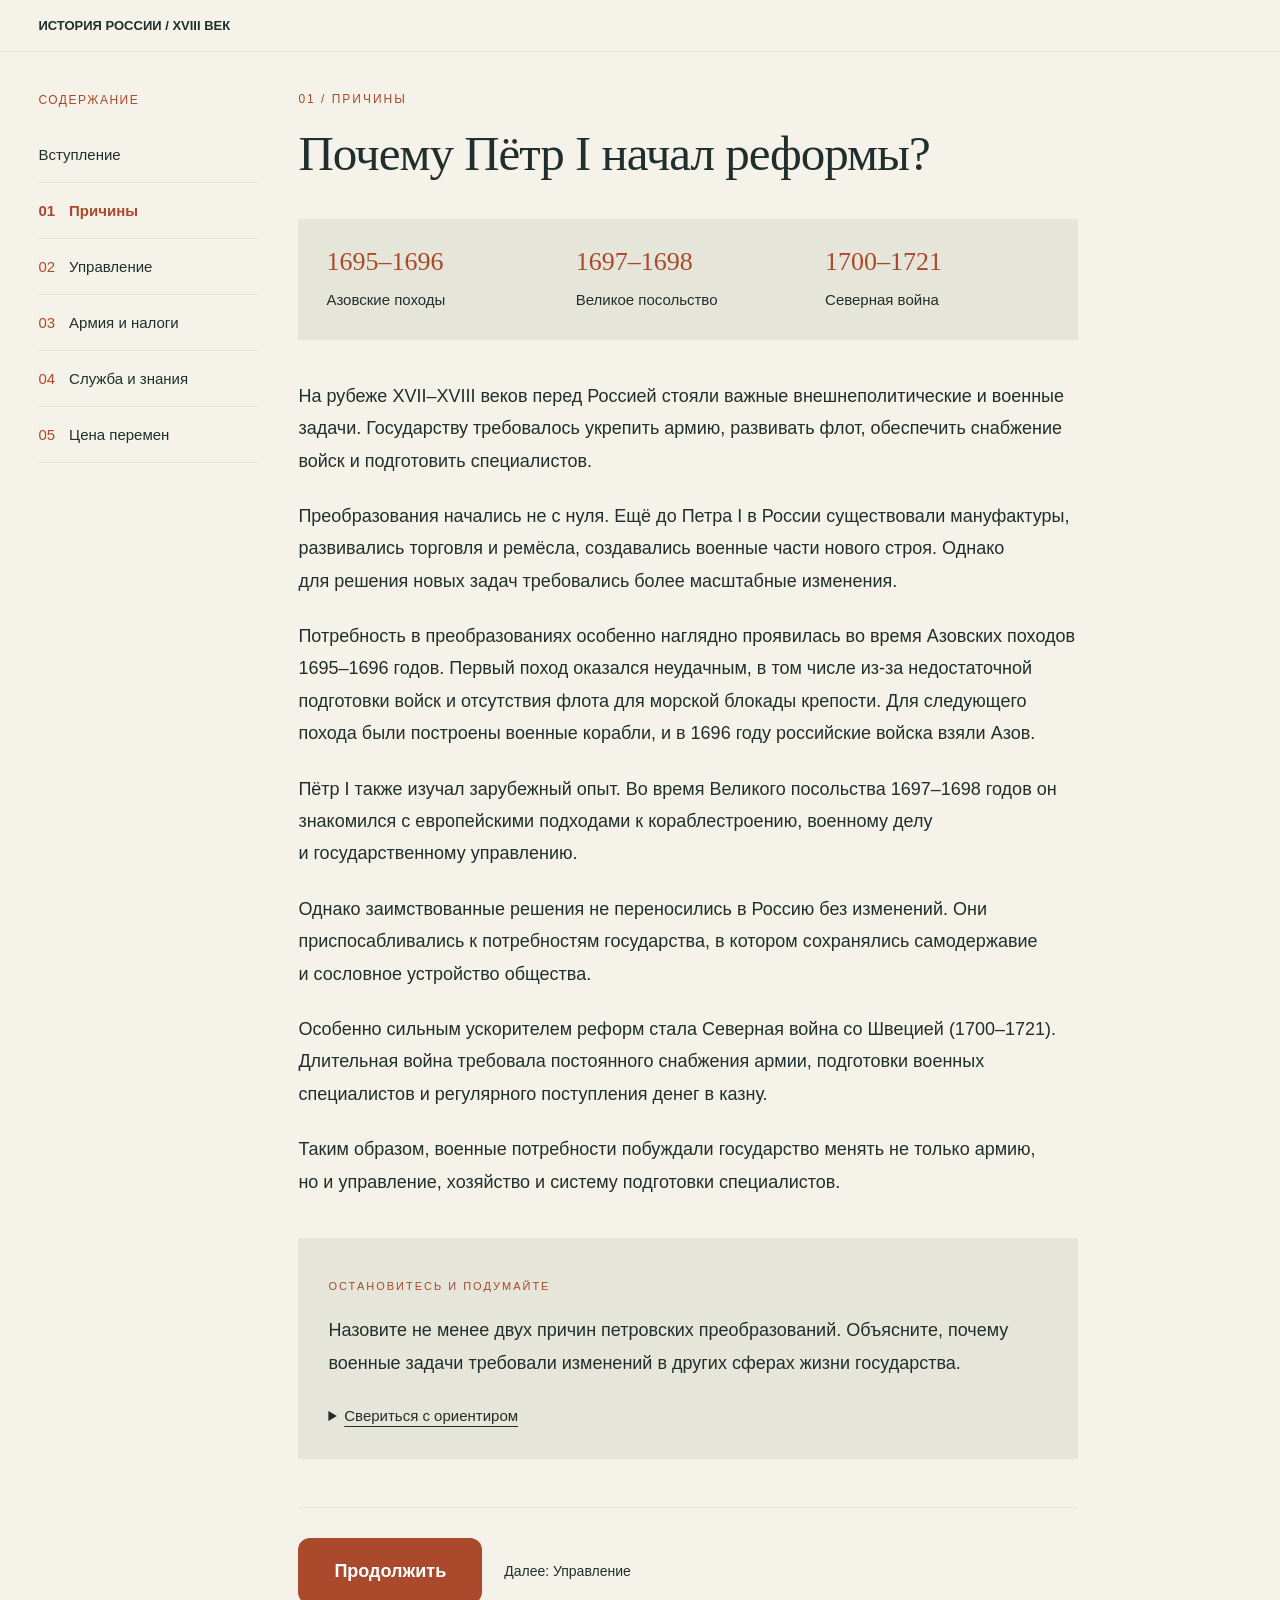
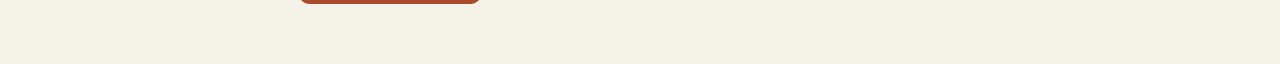
==== chapter-1.html @ c802a66f "Publish completed Peter I interactive longread" ====
<!doctype html><html lang="ru"><meta charset="utf-8"><meta name="viewport" content="width=device-width,initial-scale=1"><title>Причины — Реформы Петра I</title><style>
*{box-sizing:border-box}html{scroll-behavior:smooth;scroll-padding-top:100px}body{--bg:#f5f2e9;--ink:#202f2d;--accent:#aa492b;--panel:#e6e5d9;--serif:Georgia,serif;margin:0;background:var(--bg);color:var(--ink);font:18px/1.8 Arial,sans-serif}body[data-theme="system"]{--bg:#f3f7fa;--ink:#19334b;--accent:#116f94;--panel:#e0edf2;--serif:Arial,sans-serif}body[data-theme="people"]{--bg:#172d2b;--ink:#edf0df;--accent:#f3bc79;--panel:#263e39;--serif:Georgia,serif}a{color:inherit}button,select{font:inherit;color:inherit;cursor:pointer}button{background:var(--ink);color:var(--bg);border:0;padding:12px 22px;border-radius:5px}button:hover{opacity:.85}a:focus-visible,button:focus-visible,summary:focus-visible,select:focus-visible{outline:3px solid var(--accent);outline-offset:4px}header{position:sticky;top:0;z-index:10;background:var(--bg);border-bottom:1px solid var(--panel);display:flex;justify-content:space-between;gap:20px;padding:14px 5%;font-size:13px;align-items:center}header select{background:var(--bg);border:1px solid var(--ink);padding:7px;max-width:220px}#progress{position:fixed;top:0;left:0;height:3px;background:var(--accent);z-index:20;width:0}.hero{max-width:1200px;margin:auto;padding:85px 7% 70px;position:relative}.eyebrow,.section-no{font:12px Arial;letter-spacing:2px;text-transform:uppercase;color:var(--accent)}h1{font:clamp(54px,7vw,100px)/1.04 var(--serif);letter-spacing:-3px;max-width:850px;margin:30px 0}h1 em{color:var(--accent);font-weight:normal}.dek{max-width:560px;font-size:22px;line-height:1.5}.hero .year{font:clamp(75px,16vw,180px)/1 var(--serif);opacity:.09;position:absolute;right:4%;bottom:30px;pointer-events:none}.start{display:inline-block;margin-top:24px;text-decoration:none;border-bottom:2px solid var(--accent)}.layout{max-width:1200px;margin:auto;display:grid;grid-template-columns:220px minmax(0,1fr);gap:60px;padding:0 40px}nav{position:sticky;top:105px;align-self:start;font-size:13px}nav a{display:block;padding:12px 0;text-decoration:none;border-bottom:1px solid var(--panel)}nav span{color:var(--accent);margin-right:12px}nav a:hover{color:var(--accent)}article{min-width:0;max-width:780px}.intro{border-top:1px solid var(--accent);padding-top:25px}.intro p:first-child{font-size:22px}section{padding-top:85px;margin-bottom:30px}h2{font:clamp(32px,4vw,49px)/1.16 var(--serif);letter-spacing:-1px;margin:20px 0 36px}h3{font:26px/1.3 var(--serif);margin:32px 0 16px}p{margin:0 0 23px}.prose{max-width:680px}.prose strong{font-weight:700}ul{padding-left:24px}.timeline,.compare{display:grid;grid-template-columns:repeat(3,1fr);background:var(--panel);margin:30px 0 40px;padding:28px;gap:24px;font-size:15px;line-height:1.5}.timeline b,.compare b{display:block;color:var(--accent);font:26px var(--serif);margin-bottom:12px}.compare{grid-template-columns:1fr 1fr}.compare h3{margin:0 0 12px}.compare p{margin:0}.flow{display:flex;flex-direction:column;align-items:center;gap:15px;padding:35px;background:var(--panel)}.flow span+span:before{content:'↓';display:block;text-align:center;color:var(--accent)}.caption{font-size:13px;margin-top:10px}.check{background:var(--panel);padding:30px;margin:40px 0}.check>span{font-size:11px;letter-spacing:2px;color:var(--accent)}.check p{margin-top:14px}summary{cursor:pointer;font-size:15px;text-decoration:underline;text-underline-offset:5px}details p{font-size:16px}.tax{padding:30px;background:var(--panel);margin-bottom:35px}.tax h3{margin-top:0}.houses{display:flex;gap:30px;font-size:30px;color:var(--accent);line-height:1.4;margin:25px 0}.tax small{font-size:12px}#taxResult{margin:20px 0}footer{padding:70px 0;font-size:14px;border-top:1px solid var(--panel);margin-top:50px}.finish{font:34px var(--serif)}@media(max-width:800px){header{padding:10px 5%;font-size:10px}header label{font-size:0}header select{font-size:12px}.hero{padding:60px 6%}.layout{display:block;padding:0 6%}nav{position:static;display:flex;overflow:auto;gap:18px;margin-bottom:35px}nav a{white-space:nowrap}h1{letter-spacing:-2px}.timeline{grid-template-columns:1fr}.compare{grid-template-columns:1fr}.hero .year{bottom:0}section{padding-top:55px}}@media(prefers-reduced-motion:reduce){html{scroll-behavior:auto}}

/* First-screen chapter navigation */
.hero{display:grid;grid-template-columns:minmax(0,1fr) 245px;gap:50px;align-items:center;padding:45px 40px 55px;min-height:0}
.hero-copy{position:relative;z-index:1}.hero h1{font-size:clamp(52px,6vw,78px);margin:22px 0;letter-spacing:-2px}.hero .dek{font-size:20px}.hero .start{margin-top:12px}.hero .year{font-size:130px;bottom:10px;right:35px}
.hero-nav{position:relative;top:auto;align-self:center;z-index:1;display:block;font-size:15px;margin:0;padding:22px 0;background:var(--bg)}.hero-nav .eyebrow{margin-bottom:18px;letter-spacing:1.5px}.hero-nav a{padding:14px 0;white-space:normal}.hero-nav span{margin-right:14px}
.layout{display:block;max-width:860px}.layout article{max-width:780px}
@media(max-width:800px){.hero{grid-template-columns:minmax(0,1fr) 210px;gap:24px;padding:30px 6%}.hero h1{font-size:48px}.hero .dek{font-size:17px}.hero-nav{font-size:13px}.hero .year{display:none}}
@media(max-width:560px){.hero{display:flex;flex-direction:column;align-items:stretch;gap:12px;padding-top:24px}.hero h1{font-size:42px;line-height:1.05;margin:14px 0}.hero .dek{font-size:16px;margin-bottom:10px}.hero .start{font-size:15px;margin:0}.hero-nav{width:100%;padding:12px 0;display:grid;grid-template-columns:1fr 1fr;gap:0 18px}.hero-nav .eyebrow{grid-column:1/-1;margin-bottom:6px;font-size:10px}.hero-nav a{padding:8px 0;font-size:12px}.hero-nav span{margin-right:7px}}

/* Compact opening with navigation on the left */
.hero{grid-template-columns:245px minmax(0,1fr);gap:55px;padding-top:40px;padding-bottom:45px}
.hero h1{font-size:clamp(42px,4.6vw,62px);line-height:1.12;letter-spacing:-1.6px;max-width:690px;margin:22px 0}
.hero .dek{max-width:610px;font-size:19px}.hero .year{font-size:100px;bottom:4px;right:30px}
.reform-scheme{margin:28px 0 36px;max-width:680px}.scheme-node{background:var(--panel);padding:22px 26px;border:1px solid color-mix(in srgb,var(--accent) 30%,transparent);text-align:center;border-radius:3px}.scheme-label{display:block;color:var(--accent);font-size:11px;letter-spacing:1.3px;text-transform:uppercase;margin-bottom:9px}.scheme-node strong{font-size:19px;line-height:1.5;display:block}.scheme-arrow{text-align:center;color:var(--accent);font-size:30px;line-height:1.4;padding:5px}.scheme-results{display:grid;grid-template-columns:1fr 1fr;gap:18px}.scheme-results .scheme-node{padding:22px 16px}
@media(max-width:800px){.hero{grid-template-columns:190px minmax(0,1fr);gap:28px}.hero h1{font-size:42px}.hero .dek{font-size:17px}}
@media(max-width:560px){.hero{display:flex;gap:16px}.hero-copy{order:0}.hero-nav{order:1}.hero h1{font-size:37px;letter-spacing:-1px;margin:14px 0}.hero .dek{font-size:16px}.scheme-results{grid-template-columns:1fr}.scheme-node strong{font-size:17px}.scheme-node{padding:20px}}

/* Shared alignment guides for header, opening and article */
body{--page-gutter:clamp(24px,3vw,64px);--reading-left:max(calc(var(--page-gutter) + 260px),calc((100vw - 780px)/2))}
header{padding-left:var(--page-gutter);padding-right:var(--page-gutter)}
.hero{max-width:none;margin:0;padding-left:var(--page-gutter);padding-right:var(--page-gutter);grid-template-columns:calc(var(--reading-left) - var(--page-gutter) - 40px) minmax(0,780px);column-gap:40px;align-items:start}
.hero-nav{width:100%;max-width:245px;align-self:start;padding-top:0}
.hero-copy{min-width:0}.hero-copy>.eyebrow{line-height:1.4}.hero-nav>.eyebrow{line-height:1.4}
.layout{width:auto;max-width:780px;margin-left:var(--reading-left);margin-right:var(--page-gutter);padding-left:0;padding-right:0}
.layout article{width:100%;max-width:780px}
@media(max-width:900px){body{--reading-left:calc(var(--page-gutter) + 220px)}.hero{grid-template-columns:180px minmax(0,1fr)}.hero-nav{font-size:13px}.hero h1{font-size:40px}}
@media(max-width:650px){body{--reading-left:var(--page-gutter)}.hero{display:flex;flex-direction:column;padding-left:var(--page-gutter);padding-right:var(--page-gutter);gap:20px}.hero-copy{order:0}.hero-nav{order:1;max-width:none;display:grid;grid-template-columns:1fr 1fr;gap:0 18px}.hero-nav .eyebrow{grid-column:1/-1}.hero-nav a{padding:8px 0;font-size:12px}.layout{margin-left:var(--page-gutter);margin-right:var(--page-gutter)}.hero h1{font-size:37px}}

/* Side-by-side tax explanation, placed after the definition */
.tax-explainer{margin:32px 0 36px;padding:28px;background:var(--panel)}.tax-explainer>h3{margin-top:0}.tax-explainer>p{font-size:16px;line-height:1.7}.tax-comparison{display:grid;grid-template-columns:1fr 1fr;gap:18px}.tax-panel{padding:22px 18px;background:var(--bg);min-width:0}.tax-panel h4{font:25px/1.2 var(--serif);margin:12px 0 24px}.tax-panel p{font-size:15px;line-height:1.6;margin-bottom:0}.yard-pair{display:flex;gap:12px;align-items:stretch;min-height:100px}.yard{flex:1;display:flex;flex-direction:column;justify-content:space-between;align-items:center;text-align:center;gap:12px;font-size:11px;line-height:1.4}.house-icon{color:var(--accent);font-size:42px;line-height:1}.people-icons{color:var(--accent);font-size:16px;line-height:1.5;max-width:75px}.tax-panel .tax-total{font-size:19px;margin:24px 0 12px;padding-top:14px;border-top:1px solid var(--panel)}.tax-total strong{display:block;font-size:26px;color:var(--accent)}.tax-explainer figcaption{font-size:14px;line-height:1.7;margin-top:24px}@media(max-width:650px){.tax-explainer{padding:20px}.tax-comparison{grid-template-columns:1fr}.yard-pair{min-height:80px}}

.people-icons{display:flex;justify-content:center;align-items:center;gap:3px;max-width:none;min-height:48px;flex-wrap:nowrap}.person-icon{display:block;width:16px;height:36px;fill:currentColor;flex:0 0 16px}

.activity{margin:48px 0;padding:30px;background:var(--panel);border-top:3px solid var(--accent)}.activity h3{margin:16px 0 20px}.activity p{font-size:16px;line-height:1.7}.activity fieldset{border:0;margin:24px 0;padding:0;min-width:0}.activity legend{font-size:15px;font-weight:bold;margin-bottom:12px}.choice-row{display:grid;grid-template-columns:repeat(3,minmax(0,1fr));gap:10px}.choice{display:flex;align-items:flex-start;gap:8px;background:var(--bg);padding:15px 12px;border:2px solid transparent;cursor:pointer;font-size:14px;line-height:1.5}.choice input{margin:4px 0;flex-shrink:0;accent-color:var(--accent)}.choice:has(input:checked){border-color:var(--accent)}.choice:has(input:focus-visible){outline:3px solid var(--ink);outline-offset:3px}.activity-actions{display:flex;gap:12px;flex-wrap:wrap}.activity button{font-size:15px}.activity .secondary{background:transparent;color:var(--ink);border:1px solid var(--ink)}.feedback:not(:empty){padding:18px 0;font-size:16px}.feedback a{display:block;margin-top:8px}.activity-count{font-weight:bold;margin-top:20px}.activity details{margin-top:22px}.activity details p{margin-top:15px}.activity select{width:100%;padding:12px;background:var(--bg);border:1px solid var(--ink);font-size:17px}.reform-label,.reflection-label{display:block;font-weight:bold;margin:24px 0 12px;font-size:16px}.side-row{display:flex;gap:12px;flex-wrap:wrap}.side-row label{padding:10px;background:var(--bg);font-size:14px;cursor:pointer}.side-row input{accent-color:var(--accent);margin-right:8px}.view-panel{background:var(--bg);padding:22px}.view-panel h4{font:24px var(--serif);margin:0 0 20px}.view-panel dt{color:var(--accent);font-size:12px;text-transform:uppercase;letter-spacing:1px}.view-panel dd{margin:6px 0 18px;font-size:16px;line-height:1.6}.activity textarea{width:100%;box-sizing:border-box;padding:14px;font:16px/1.6 Arial,sans-serif;background:var(--bg);color:var(--ink);border:1px solid var(--ink);resize:vertical}.activity .input-note{font-size:13px}.activity input:focus-visible,.activity textarea:focus-visible{outline:3px solid var(--accent);outline-offset:3px}@media(max-width:650px){.activity{padding:20px}.choice-row{grid-template-columns:1fr}.choice{padding:12px}.side-row{flex-direction:column}}

.answer-pair{display:grid;grid-template-columns:1fr 1fr;gap:18px;align-items:start}.answer-label{display:block;font-size:15px;font-weight:bold;margin-bottom:10px}.answer-pair textarea{min-height:180px}@media(max-width:650px){.answer-pair{grid-template-columns:1fr}}

.government-change{margin:30px 0 40px}.government-table table{width:100%;border-collapse:collapse;table-layout:fixed;font-size:16px;line-height:1.65}.government-table th{text-align:left;vertical-align:top;background:var(--panel);padding:20px 22px;font:28px/1.2 var(--serif);width:50%}.government-table th span{display:block;font:14px/1.5 Arial,sans-serif;margin-top:8px;color:var(--accent)}.government-table td{vertical-align:top;padding:20px 22px;border-bottom:1px solid var(--panel)}.government-table th+th,.government-table td+td{border-left:1px solid var(--panel)}.government-table td strong{display:block;font-size:13px;color:var(--accent);margin-bottom:8px}.government-change figcaption{background:var(--panel);padding:20px 22px;margin-top:20px;font-size:16px;line-height:1.7}@media(max-width:560px){.government-table th{padding:14px 10px;font-size:25px}.government-table td{padding:16px 10px;font-size:14px}.government-table th span{font-size:12px}.government-change figcaption{padding:18px;font-size:15px}}

/* Persistent contents and a single width for prose and visual blocks */
body{--header-height:57px}
.prose,.reform-scheme{width:100%;max-width:100%}
.hero .hero-nav{position:fixed;left:var(--page-gutter);top:calc(var(--header-height) + 40px);width:calc(var(--reading-left) - var(--page-gutter) - 40px);max-width:245px;max-height:calc(100dvh - var(--header-height) - 65px);overflow-y:auto;padding:0;margin:0;z-index:9;display:block;background:var(--bg)}
.hero-copy{grid-column:2}.contents-toggle{display:none}.hero-nav a[aria-current="location"]{color:var(--accent);font-weight:bold}.hero-nav .contents-title{margin-bottom:18px}
@media(max-width:650px){.hero .hero-nav{top:var(--header-height);left:0;width:100%;max-width:none;max-height:calc(100dvh - var(--header-height));padding:10px var(--page-gutter);border-bottom:1px solid var(--panel);overflow-y:auto}.contents-title{display:none}.contents-toggle{display:flex;justify-content:space-between;align-items:center;width:100%;padding:8px 0;background:var(--bg);color:var(--ink);font-size:14px;border-radius:0}.hero-nav #contents-links{display:none}.hero-nav.menu-open #contents-links{display:block;padding:5px 0 12px}.hero .hero-nav a{font-size:14px;padding:12px 0}.hero{padding-top:90px}.hero-copy{order:0}html{scroll-padding-top:calc(var(--header-height) + 80px)}}

/* One connector for each outcome */
.scheme-results{padding-top:56px}.scheme-results>.scheme-node{position:relative}.scheme-results>.scheme-node::before{content:'↓';position:absolute;left:50%;top:-54px;transform:translateX(-50%);color:var(--accent);font-size:30px;line-height:44px;font-weight:normal}
@media(max-width:560px){.scheme-results{row-gap:56px}}

.page-next{display:flex;align-items:center;gap:22px;flex-wrap:wrap;margin:48px 0 60px;padding-top:30px;border-top:1px solid var(--panel)}.continue-button{display:inline-block;padding:17px 36px;background:var(--accent);color:#fff;text-decoration:none;border-radius:12px;font-size:18px;font-weight:bold}.continue-button:hover{filter:brightness(.92)}.next-label{font-size:14px;line-height:1.6}.chapter-page .hero{display:block;padding:0;margin:0;min-height:0}.chapter-page article>section{padding-top:40px;margin-bottom:0}.hero-nav a[aria-current="page"]{color:var(--accent);font-weight:bold}.chapter-counter{font-size:13px;color:var(--accent);margin-bottom:20px}.back-to-intro{display:block;font-size:12px;margin-top:22px}@media(max-width:650px){.chapter-page article>section{padding-top:100px}.page-next{gap:16px}.continue-button{padding:15px 30px}}
</style><body data-theme="journal" class="chapter-page"><div id="progress"></div><header><b>ИСТОРИЯ РОССИИ / XVIII ВЕК</b></header><div class="hero"><nav class="hero-nav" aria-label="Содержание"><div class="eyebrow contents-title">Содержание</div><button class="contents-toggle" type="button" aria-expanded="false" aria-controls="contents-links">Содержание <span aria-hidden="true">☰</span></button><div id="contents-links"><a href="index.html">Вступление</a><a href="chapter-1.html" aria-current="page"><span>01</span>Причины</a><a href="chapter-2.html"><span>02</span>Управление</a><a href="chapter-3.html"><span>03</span>Армия и налоги</a><a href="chapter-4.html"><span>04</span>Служба и знания</a><a href="chapter-5.html"><span>05</span>Цена перемен</a></div></nav></div><div class="layout"><article><section id="s0"><div class="section-no">01 / Причины</div><h2>Почему Пётр I начал реформы?</h2><div class="timeline"><div><b>1695–1696</b>Азовские походы</div><div><b>1697–1698</b>Великое посольство</div><div><b>1700–1721</b>Северная война</div></div><div class="prose"><p>На рубеже XVII–XVIII веков перед Россией стояли важные внешнеполитические и военные задачи. Государству требовалось укрепить армию, развивать флот, обеспечить снабжение войск и подготовить специалистов.</p><p>Преобразования начались не с нуля. Ещё до Петра I в России существовали мануфактуры, развивались торговля и ремёсла, создавались военные части нового строя. Однако для решения новых задач требовались более масштабные изменения.</p><p>Потребность в преобразованиях особенно наглядно проявилась во время Азовских походов 1695–1696 годов. Первый поход оказался неудачным, в том числе из-за недостаточной подготовки войск и отсутствия флота для морской блокады крепости. Для следующего похода были построены военные корабли, и в 1696 году российские войска взяли Азов.</p><p>Пётр I также изучал зарубежный опыт. Во время Великого посольства 1697–1698 годов он знакомился с европейскими подходами к кораблестроению, военному делу и государственному управлению.</p><p>Однако заимствованные решения не переносились в Россию без изменений. Они приспосабливались к потребностям государства, в котором сохранялись самодержавие и сословное устройство общества.</p><p>Особенно сильным ускорителем реформ стала Северная война со Швецией (1700–1721). Длительная война требовала постоянного снабжения армии, подготовки военных специалистов и регулярного поступления денег в казну.</p><p>Таким образом, военные потребности побуждали государство менять не только армию, но и управление, хозяйство и систему подготовки специалистов.</p></div><aside class="check"><span>ОСТАНОВИТЕСЬ И ПОДУМАЙТЕ</span><p>Назовите не менее двух причин петровских преобразований. Объясните, почему военные задачи требовали изменений в других сферах жизни государства.</p><details><summary>Свериться с ориентиром</summary><p>Военные задачи и потребность в ресурсах и специалистах. Флоту требовались производство, деньги, управление и подготовленные люди.</p></details></aside></section><div class="page-next"><a class="continue-button" href="chapter-2.html">Продолжить</a><span class="next-label">Далее: Управление</span></div></article></div><script>
function progress(){const d=document.documentElement;document.getElementById('progress').style.width=(d.scrollHeight>d.clientHeight?d.scrollTop/(d.scrollHeight-d.clientHeight)*100:100)+'%'}addEventListener('scroll',progress,{passive:true});addEventListener('resize',progress);progress();
const chains=[{"id": "schools", "need": "Нужны специалисты для флота", "reform": "Создание профессиональных школ", "result": "Подготовка кадров для морского дела", "why": "Кораблям нужны подготовленные моряки и офицеры. Профессиональные школы давали необходимые знания и навыки.", "hint": "Подумайте, какое преобразование помогает людям получить профессиональные знания.", "link": "s3"}, {"id": "tax", "need": "Нужны постоянные средства для армии", "reform": "Введение подушной подати", "result": "Новая основа налоговых поступлений и нагрузка на податное население", "why": "Подушная подать меняла принцип налогового учёта. Государство получало основу для сбора средств, а податное население несло финансовую нагрузку.", "hint": "Найдите преобразование, которое меняло сбор налогов. Его последствия затрагивали и казну, и податное население.", "link": "s2"}, {"id": "boards", "need": "Нужно распределить задачи управления", "reform": "Создание коллегий", "result": "Специализация государственных учреждений", "why": "Коллегии отвечали за отдельные направления. Это помогало распределять задачи, сохраняя подчинение монарху.", "hint": "Ищите учреждения, каждое из которых отвечало за своё направление работы.", "link": "s1"}], views=[{"title": "Подушная подать", "sides": [{"name": "Для государства", "task": "Обеспечить постоянные средства для содержания армии и государственных учреждений.", "change": "Вместо двора единицей налогового учёта стал учтённый мужчина податного населения.", "effect": "Расширение налоговой базы и возможность планировать поступления."}, {"name": "Для податного населения", "task": "Выполнять налоговые обязанности перед государством.", "change": "Налоговую обязанность определяли по числу учтённых мужчин, а не дворов.", "effect": "Дополнительная финансовая нагрузка."}], "answer": "Для государства подушная подать была способом обеспечить поступления, для податного населения — обязательным платежом. Оценки различаются, потому что стороны испытывали разные последствия одной реформы."}, {"title": "Табель о рангах", "sides": [{"name": "Для государства", "task": "Упорядочить государственную службу.", "change": "Введена система из 14 классов чинов военной, гражданской и придворной службы.", "effect": "Единая система чинов для организации службы."}, {"name": "Для дворянства", "task": "Определять своё положение и продвигаться по службе.", "change": "Служебное продвижение связывалось с достижением определённого чина.", "effect": "Возможности карьеры при сохранении обязанности государственной службы и сословных различий."}], "answer": "Государство получало систему организации службы, дворянство — правила карьеры, возможности и обязанности. Поэтому государственный результат и личные последствия не совпадают полностью."}, {"title": "Указ о единонаследии", "sides": [{"name": "Для государства", "task": "Ограничить дробление недвижимого имущества и побуждать дворян к службе.", "change": "Недвижимое имущество передавалось одному наследнику; различие между поместьями и вотчинами юридически устранялось.", "effect": "Сохранение имущества неделимым и усиление стимулов к службе."}, {"name": "Для дворянских семей", "task": "Обеспечить положение наследников.", "change": "Недвижимое имущество получал один наследник, а не все дети.", "effect": "Одни сохраняли имущество, другим приходилось искать иные способы обеспечения своего положения, в том числе через службу."}], "answer": "Государство стремилось сохранить имущество неделимым и стимулировать службу. В семье последствия различались даже между наследниками: один получал недвижимость, остальные искали другие способы обеспечить себя."}];const found=new Set();
if(document.getElementById('chain-form')){
const chainForm=document.getElementById('chain-form'),feedback=document.getElementById('chain-feedback');
function assessChain(need,reform,result){if(!need||!reform||!result)return {kind:'missing',message:'Выберите по одной карточке в каждом из трёх рядов.'};const d=chains.find(x=>x.id===need);if(need===reform&&need===result)return {kind:'correct',data:d};return {kind:'wrong',data:d,message:need===reform?'Потребность и преобразование связаны верно. Подумайте, к какому последствию ведёт выбранная реформа.':d.hint};}
chainForm.addEventListener('submit',e=>{e.preventDefault();const f=new FormData(chainForm);const r=assessChain(f.get('need'),f.get('reform'),f.get('result'));feedback.replaceChildren();if(r.kind==='correct'){const repeat=found.has(r.data.id);found.add(r.data.id);feedback.textContent=(repeat?'Эта цепочка уже найдена. ':'Верно! ')+r.data.why;document.getElementById('chain-score').textContent=found.size===3?'Все три цепочки найдены. Вы связали потребности, реформы и последствия.':'Найдено цепочек: '+found.size+' из 3';}else{feedback.textContent=r.message;if(r.data){const a=document.createElement('a');a.href='chapter-'+(Number(r.data.link.slice(1))+1)+'.html#'+r.data.link;a.textContent='Вернуться к объяснению в лекции';feedback.append(a);}}});
document.getElementById('chain-clear').addEventListener('click',()=>{chainForm.reset();feedback.textContent='Выбор очищен. Соберите другую цепочку; найденные ответы учтены.';chainForm.querySelector('input').focus();});
}
if(document.getElementById('reform-select')){
const reformSelect=document.getElementById('reform-select');
function renderView(){const d=views[Number(reformSelect.value)],side=Number(document.querySelector('input[name="side"]:checked').value),v=d.sides[side];d.sides.forEach((x,i)=>document.getElementById('side-name-'+i).textContent=x.name);const panel=document.getElementById('view-panel');panel.replaceChildren();const h=document.createElement('h4');h.textContent=v.name;panel.append(h);const dl=document.createElement('dl');[['Задача',v.task],['Изменение',v.change],['Последствие',v.effect]].forEach(([label,value])=>{const dt=document.createElement('dt'),dd=document.createElement('dd');dt.textContent=label;dd.textContent=value;dl.append(dt,dd)});panel.append(dl);document.getElementById('comparison-model').textContent=d.answer;document.getElementById('answer-other-label').textContent=d.sides[1].name;}
reformSelect.addEventListener('change',()=>{document.getElementById('comparison-example').open=false;renderView()});document.querySelectorAll('input[name="side"]').forEach(x=>x.addEventListener('change',renderView));renderView();

}
const contentsNav=document.querySelector('.hero-nav');
const contentsToggle=document.querySelector('.contents-toggle');
function closeContents(){contentsNav.classList.remove('menu-open');contentsToggle.setAttribute('aria-expanded','false')}
contentsToggle.addEventListener('click',()=>{const open=contentsToggle.getAttribute('aria-expanded')!=='true';contentsToggle.setAttribute('aria-expanded',String(open));contentsNav.classList.toggle('menu-open',open)});
contentsNav.addEventListener('keydown',e=>{if(e.key==='Escape'){closeContents();contentsToggle.focus()}});
contentsNav.querySelectorAll('a').forEach(a=>a.addEventListener('click',closeContents));
const pageHeader=document.querySelector('header');
function syncHeaderHeight(){document.body.style.setProperty('--header-height',pageHeader.getBoundingClientRect().height+'px')}
new ResizeObserver(syncHeaderHeight).observe(pageHeader);syncHeaderHeight();
</script></body></html>
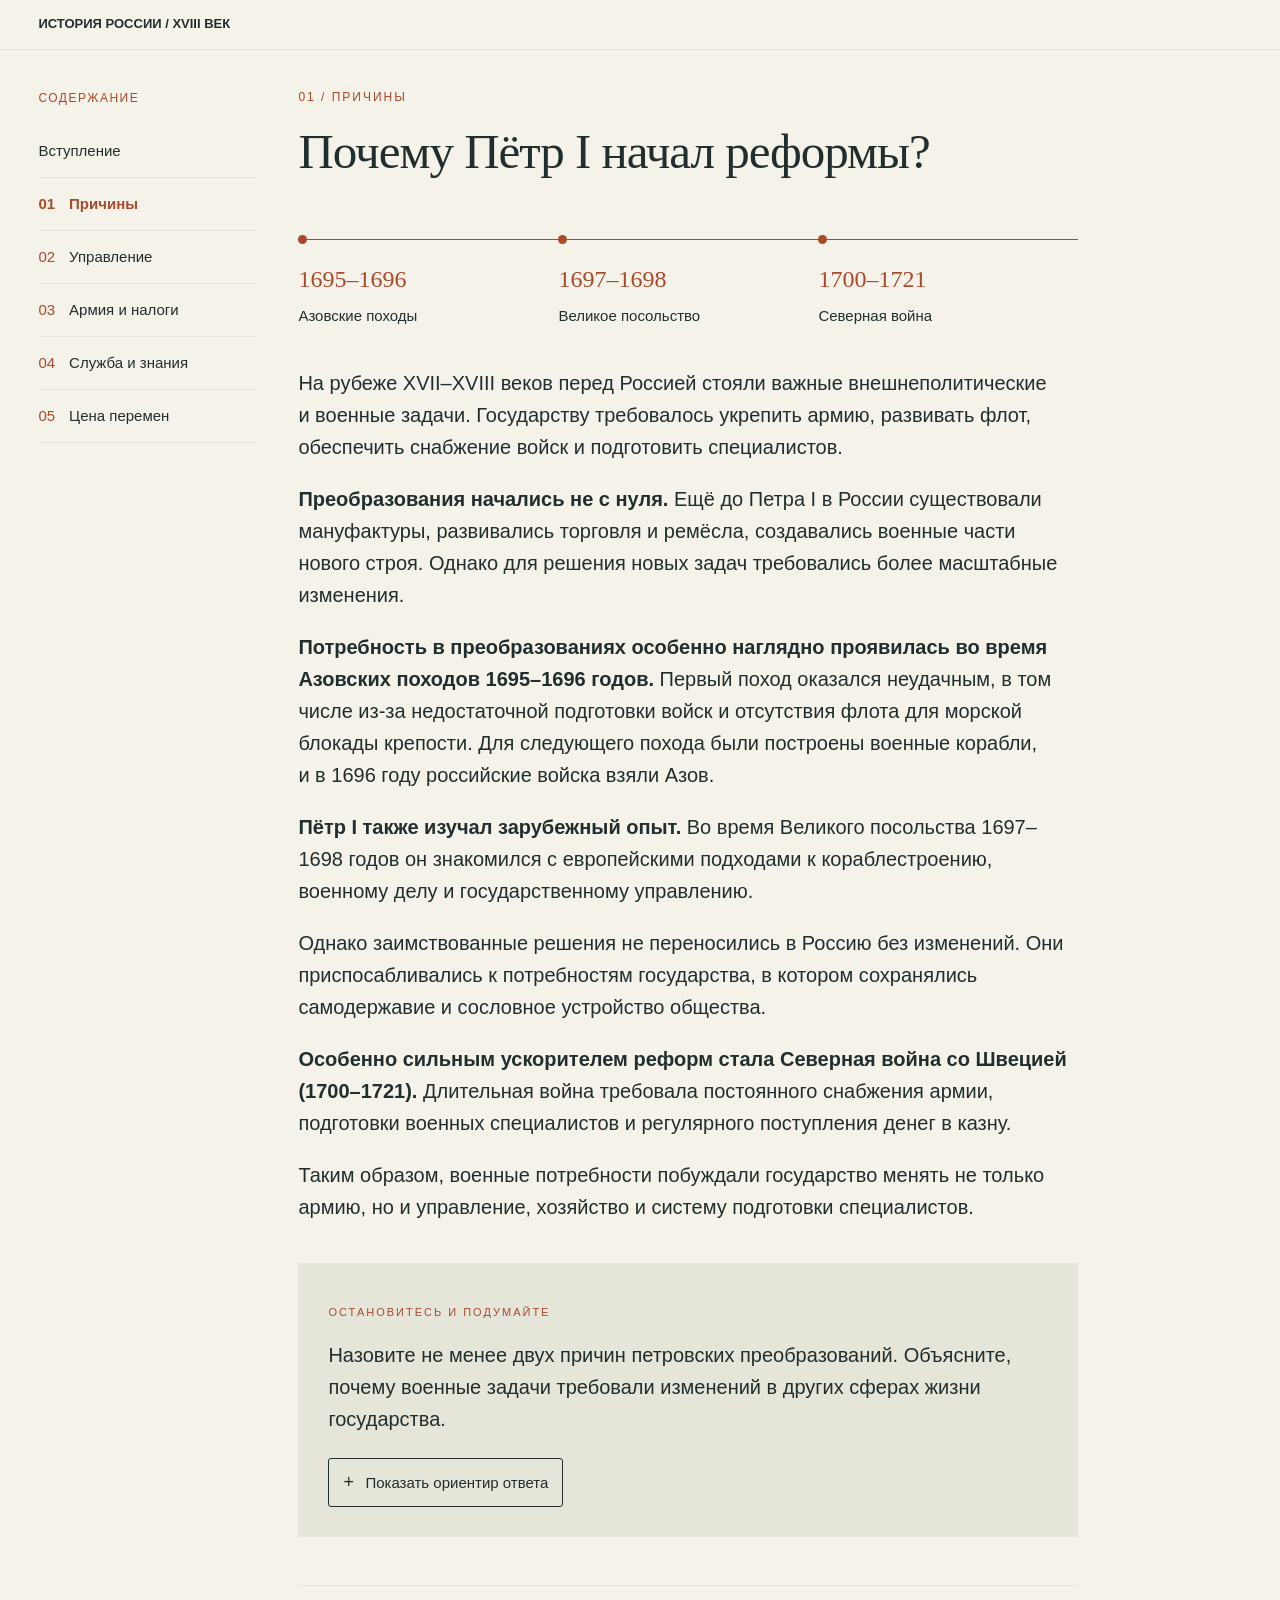
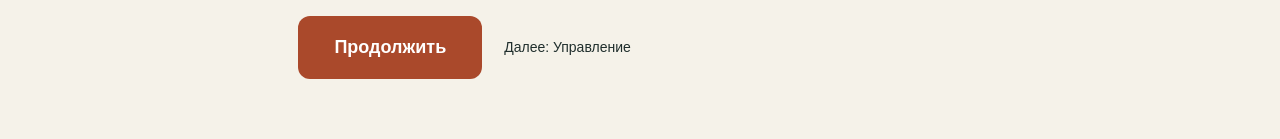
==== commit 54a5f89a: "Improve learning activities, save drafts and reduce introduction spacing" ====
--- a/chapter-1.html
+++ b/chapter-1.html
@@ -51,13 +51,13 @@
 @media(max-width:560px){.scheme-results{row-gap:56px}}
 
 .page-next{display:flex;align-items:center;gap:22px;flex-wrap:wrap;margin:48px 0 60px;padding-top:30px;border-top:1px solid var(--panel)}.continue-button{display:inline-block;padding:17px 36px;background:var(--accent);color:#fff;text-decoration:none;border-radius:12px;font-size:18px;font-weight:bold}.continue-button:hover{filter:brightness(.92)}.next-label{font-size:14px;line-height:1.6}.chapter-page .hero{display:block;padding:0;margin:0;min-height:0}.chapter-page article>section{padding-top:40px;margin-bottom:0}.hero-nav a[aria-current="page"]{color:var(--accent);font-weight:bold}.chapter-counter{font-size:13px;color:var(--accent);margin-bottom:20px}.back-to-intro{display:block;font-size:12px;margin-top:22px}@media(max-width:650px){.chapter-page article>section{padding-top:100px}.page-next{gap:16px}.continue-button{padding:15px 30px}}
-</style><body data-theme="journal" class="chapter-page"><div id="progress"></div><header><b>ИСТОРИЯ РОССИИ / XVIII ВЕК</b></header><div class="hero"><nav class="hero-nav" aria-label="Содержание"><div class="eyebrow contents-title">Содержание</div><button class="contents-toggle" type="button" aria-expanded="false" aria-controls="contents-links">Содержание <span aria-hidden="true">☰</span></button><div id="contents-links"><a href="index.html">Вступление</a><a href="chapter-1.html" aria-current="page"><span>01</span>Причины</a><a href="chapter-2.html"><span>02</span>Управление</a><a href="chapter-3.html"><span>03</span>Армия и налоги</a><a href="chapter-4.html"><span>04</span>Служба и знания</a><a href="chapter-5.html"><span>05</span>Цена перемен</a></div></nav></div><div class="layout"><article><section id="s0"><div class="section-no">01 / Причины</div><h2>Почему Пётр I начал реформы?</h2><div class="timeline"><div><b>1695–1696</b>Азовские походы</div><div><b>1697–1698</b>Великое посольство</div><div><b>1700–1721</b>Северная война</div></div><div class="prose"><p>На рубеже XVII–XVIII веков перед Россией стояли важные внешнеполитические и военные задачи. Государству требовалось укрепить армию, развивать флот, обеспечить снабжение войск и подготовить специалистов.</p><p>Преобразования начались не с нуля. Ещё до Петра I в России существовали мануфактуры, развивались торговля и ремёсла, создавались военные части нового строя. Однако для решения новых задач требовались более масштабные изменения.</p><p>Потребность в преобразованиях особенно наглядно проявилась во время Азовских походов 1695–1696 годов. Первый поход оказался неудачным, в том числе из-за недостаточной подготовки войск и отсутствия флота для морской блокады крепости. Для следующего похода были построены военные корабли, и в 1696 году российские войска взяли Азов.</p><p>Пётр I также изучал зарубежный опыт. Во время Великого посольства 1697–1698 годов он знакомился с европейскими подходами к кораблестроению, военному делу и государственному управлению.</p><p>Однако заимствованные решения не переносились в Россию без изменений. Они приспосабливались к потребностям государства, в котором сохранялись самодержавие и сословное устройство общества.</p><p>Особенно сильным ускорителем реформ стала Северная война со Швецией (1700–1721). Длительная война требовала постоянного снабжения армии, подготовки военных специалистов и регулярного поступления денег в казну.</p><p>Таким образом, военные потребности побуждали государство менять не только армию, но и управление, хозяйство и систему подготовки специалистов.</p></div><aside class="check"><span>ОСТАНОВИТЕСЬ И ПОДУМАЙТЕ</span><p>Назовите не менее двух причин петровских преобразований. Объясните, почему военные задачи требовали изменений в других сферах жизни государства.</p><details><summary>Свериться с ориентиром</summary><p>Военные задачи и потребность в ресурсах и специалистах. Флоту требовались производство, деньги, управление и подготовленные люди.</p></details></aside></section><div class="page-next"><a class="continue-button" href="chapter-2.html">Продолжить</a><span class="next-label">Далее: Управление</span></div></article></div><script>
+</style><link rel="stylesheet" href="assets/improvements.css"><body data-theme="journal" class="chapter-page"><div id="progress"></div><header><b>ИСТОРИЯ РОССИИ / XVIII ВЕК</b></header><div class="hero"><nav class="hero-nav" aria-label="Содержание"><div class="eyebrow contents-title">Содержание</div><button class="contents-toggle" type="button" aria-expanded="false" aria-controls="contents-links">Содержание <span aria-hidden="true">☰</span></button><div id="contents-links"><a href="index.html">Вступление</a><a href="chapter-1.html" aria-current="page"><span>01</span>Причины</a><a href="chapter-2.html"><span>02</span>Управление</a><a href="chapter-3.html"><span>03</span>Армия и налоги</a><a href="chapter-4.html"><span>04</span>Служба и знания</a><a href="chapter-5.html"><span>05</span>Цена перемен</a></div></nav></div><div class="layout"><article><section id="s0"><div class="section-no">01 / Причины</div><h2>Почему Пётр I начал реформы?</h2><div class="timeline"><div><b>1695–1696</b>Азовские походы</div><div><b>1697–1698</b>Великое посольство</div><div><b>1700–1721</b>Северная война</div></div><div class="prose"><p>На рубеже XVII–XVIII веков перед Россией стояли важные внешнеполитические и военные задачи. Государству требовалось укрепить армию, развивать флот, обеспечить снабжение войск и подготовить специалистов.</p><p><strong>Преобразования начались не с нуля.</strong> Ещё до Петра I в России существовали мануфактуры, развивались торговля и ремёсла, создавались военные части нового строя. Однако для решения новых задач требовались более масштабные изменения.</p><p><strong>Потребность в преобразованиях особенно наглядно проявилась во время Азовских походов 1695–1696 годов.</strong> Первый поход оказался неудачным, в том числе из-за недостаточной подготовки войск и отсутствия флота для морской блокады крепости. Для следующего похода были построены военные корабли, и в 1696 году российские войска взяли Азов.</p><p><strong>Пётр I также изучал зарубежный опыт.</strong> Во время Великого посольства 1697–1698 годов он знакомился с европейскими подходами к кораблестроению, военному делу и государственному управлению.</p><p>Однако заимствованные решения не переносились в Россию без изменений. Они приспосабливались к потребностям государства, в котором сохранялись самодержавие и сословное устройство общества.</p><p><strong>Особенно сильным ускорителем реформ стала Северная война со Швецией (1700–1721).</strong> Длительная война требовала постоянного снабжения армии, подготовки военных специалистов и регулярного поступления денег в казну.</p><p>Таким образом, военные потребности побуждали государство менять не только армию, но и управление, хозяйство и систему подготовки специалистов.</p></div><aside class="check"><span>ОСТАНОВИТЕСЬ И ПОДУМАЙТЕ</span><p>Назовите не менее двух причин петровских преобразований. Объясните, почему военные задачи требовали изменений в других сферах жизни государства.</p><details><summary class="answer-toggle">Показать ориентир ответа</summary><p>Военные задачи и потребность в ресурсах и специалистах. Флоту требовались производство, деньги, управление и подготовленные люди.</p></details></aside></section><div class="page-next"><a class="continue-button" href="chapter-2.html">Продолжить</a><span class="next-label">Далее: Управление</span></div></article></div><script>
 function progress(){const d=document.documentElement;document.getElementById('progress').style.width=(d.scrollHeight>d.clientHeight?d.scrollTop/(d.scrollHeight-d.clientHeight)*100:100)+'%'}addEventListener('scroll',progress,{passive:true});addEventListener('resize',progress);progress();
-const chains=[{"id": "schools", "need": "Нужны специалисты для флота", "reform": "Создание профессиональных школ", "result": "Подготовка кадров для морского дела", "why": "Кораблям нужны подготовленные моряки и офицеры. Профессиональные школы давали необходимые знания и навыки.", "hint": "Подумайте, какое преобразование помогает людям получить профессиональные знания.", "link": "s3"}, {"id": "tax", "need": "Нужны постоянные средства для армии", "reform": "Введение подушной подати", "result": "Новая основа налоговых поступлений и нагрузка на податное население", "why": "Подушная подать меняла принцип налогового учёта. Государство получало основу для сбора средств, а податное население несло финансовую нагрузку.", "hint": "Найдите преобразование, которое меняло сбор налогов. Его последствия затрагивали и казну, и податное население.", "link": "s2"}, {"id": "boards", "need": "Нужно распределить задачи управления", "reform": "Создание коллегий", "result": "Специализация государственных учреждений", "why": "Коллегии отвечали за отдельные направления. Это помогало распределять задачи, сохраняя подчинение монарху.", "hint": "Ищите учреждения, каждое из которых отвечало за своё направление работы.", "link": "s1"}], views=[{"title": "Подушная подать", "sides": [{"name": "Для государства", "task": "Обеспечить постоянные средства для содержания армии и государственных учреждений.", "change": "Вместо двора единицей налогового учёта стал учтённый мужчина податного населения.", "effect": "Расширение налоговой базы и возможность планировать поступления."}, {"name": "Для податного населения", "task": "Выполнять налоговые обязанности перед государством.", "change": "Налоговую обязанность определяли по числу учтённых мужчин, а не дворов.", "effect": "Дополнительная финансовая нагрузка."}], "answer": "Для государства подушная подать была способом обеспечить поступления, для податного населения — обязательным платежом. Оценки различаются, потому что стороны испытывали разные последствия одной реформы."}, {"title": "Табель о рангах", "sides": [{"name": "Для государства", "task": "Упорядочить государственную службу.", "change": "Введена система из 14 классов чинов военной, гражданской и придворной службы.", "effect": "Единая система чинов для организации службы."}, {"name": "Для дворянства", "task": "Определять своё положение и продвигаться по службе.", "change": "Служебное продвижение связывалось с достижением определённого чина.", "effect": "Возможности карьеры при сохранении обязанности государственной службы и сословных различий."}], "answer": "Государство получало систему организации службы, дворянство — правила карьеры, возможности и обязанности. Поэтому государственный результат и личные последствия не совпадают полностью."}, {"title": "Указ о единонаследии", "sides": [{"name": "Для государства", "task": "Ограничить дробление недвижимого имущества и побуждать дворян к службе.", "change": "Недвижимое имущество передавалось одному наследнику; различие между поместьями и вотчинами юридически устранялось.", "effect": "Сохранение имущества неделимым и усиление стимулов к службе."}, {"name": "Для дворянских семей", "task": "Обеспечить положение наследников.", "change": "Недвижимое имущество получал один наследник, а не все дети.", "effect": "Одни сохраняли имущество, другим приходилось искать иные способы обеспечения своего положения, в том числе через службу."}], "answer": "Государство стремилось сохранить имущество неделимым и стимулировать службу. В семье последствия различались даже между наследниками: один получал недвижимость, остальные искали другие способы обеспечить себя."}];const found=new Set();
+const chains=[{"id": "schools", "need": "Нужны специалисты для флота", "reform": "Создание профессиональных школ", "result": "Подготовка кадров для морского дела", "why": "Кораблям нужны подготовленные моряки и офицеры. Профессиональные школы давали необходимые знания и навыки.", "hint": "Подумайте, какое преобразование помогает людям получить профессиональные знания.", "link": "s3"}, {"id": "tax", "need": "Нужны постоянные средства для армии", "reform": "Введение подушной подати", "result": "Новая основа налоговых поступлений и нагрузка на податное население", "why": "Подушная подать меняла принцип налогового учёта. Государство получало основу для сбора средств, а податное население несло финансовую нагрузку.", "hint": "Найдите преобразование, которое меняло сбор налогов. Его последствия затрагивали и казну, и податное население.", "link": "s2"}, {"id": "boards", "need": "Нужно распределить задачи управления", "reform": "Создание коллегий", "result": "Специализация государственных учреждений", "why": "Коллегии отвечали за отдельные направления. Это помогало распределять задачи, сохраняя подчинение монарху.", "hint": "Ищите учреждения, каждое из которых отвечало за своё направление работы.", "link": "s1"}], views=[{"title": "Подушная подать", "sides": [{"name": "Для государства", "task": "Обеспечить постоянные средства для содержания армии и государственных учреждений.", "change": "Вместо двора единицей налогового учёта стал учтённый мужчина податного населения.", "effect": "Расширение налоговой базы и возможность планировать поступления."}, {"name": "Для податного населения", "task": "Выполнять налоговые обязанности перед государством.", "change": "Налоговую обязанность определяли по числу учтённых мужчин, а не дворов.", "effect": "Дополнительная финансовая нагрузка."}], "answer": "Для государства подушная подать была способом обеспечить поступления, для податного населения — обязательным платежом. Оценки различаются, потому что стороны испытывали разные последствия одной реформы."}, {"title": "Табель о рангах", "sides": [{"name": "Для государства", "task": "Упорядочить государственную службу.", "change": "Введена система из 14 классов чинов военной, гражданской и придворной службы.", "effect": "Единая система чинов для организации службы."}, {"name": "Для дворянства и служащих", "task": "Определять своё положение и продвигаться по службе.", "change": "Служебное продвижение связывалось с достижением определённого чина.", "effect": "Возможности карьеры при сохранении обязанности государственной службы и сословных различий."}], "answer": "Государство получало систему организации службы, дворянство и служащие — правила карьеры, возможности и обязанности. Поэтому государственный результат и личные последствия не совпадают полностью."}, {"title": "Указ о единонаследии", "sides": [{"name": "Для государства", "task": "Ограничить дробление недвижимого имущества и побуждать дворян к службе.", "change": "Недвижимое имущество передавалось одному наследнику; различие между поместьями и вотчинами юридически устранялось.", "effect": "Сохранение имущества неделимым и усиление стимулов к службе."}, {"name": "Для дворянских семей", "task": "Обеспечить положение наследников.", "change": "Недвижимое имущество получал один наследник, а не все дети.", "effect": "Одни сохраняли имущество, другим приходилось искать иные способы обеспечения своего положения, в том числе через службу."}], "answer": "Государство стремилось сохранить имущество неделимым и стимулировать службу. В семье последствия различались даже между наследниками: один получал недвижимость, остальные искали другие способы обеспечить себя."}];const found=new Set();
 if(document.getElementById('chain-form')){
 const chainForm=document.getElementById('chain-form'),feedback=document.getElementById('chain-feedback');
 function assessChain(need,reform,result){if(!need||!reform||!result)return {kind:'missing',message:'Выберите по одной карточке в каждом из трёх рядов.'};const d=chains.find(x=>x.id===need);if(need===reform&&need===result)return {kind:'correct',data:d};return {kind:'wrong',data:d,message:need===reform?'Потребность и преобразование связаны верно. Подумайте, к какому последствию ведёт выбранная реформа.':d.hint};}
-chainForm.addEventListener('submit',e=>{e.preventDefault();const f=new FormData(chainForm);const r=assessChain(f.get('need'),f.get('reform'),f.get('result'));feedback.replaceChildren();if(r.kind==='correct'){const repeat=found.has(r.data.id);found.add(r.data.id);feedback.textContent=(repeat?'Эта цепочка уже найдена. ':'Верно! ')+r.data.why;document.getElementById('chain-score').textContent=found.size===3?'Все три цепочки найдены. Вы связали потребности, реформы и последствия.':'Найдено цепочек: '+found.size+' из 3';}else{feedback.textContent=r.message;if(r.data){const a=document.createElement('a');a.href='chapter-'+(Number(r.data.link.slice(1))+1)+'.html#'+r.data.link;a.textContent='Вернуться к объяснению в лекции';feedback.append(a);}}});
+chainForm.addEventListener('submit',e=>{e.preventDefault();const f=new FormData(chainForm);const r=assessChain(f.get('need'),f.get('reform'),f.get('result'));feedback.replaceChildren();if(r.kind==='correct'){const repeat=found.has(r.data.id);found.add(r.data.id);feedback.textContent=(repeat?'Эта цепочка уже найдена. ':'Верно! ')+r.data.why;document.getElementById('chain-score').textContent='Найдено цепочек: '+found.size+'/3'+(found.size===3?'. Все три цепочки найдены. Вы связали потребности, реформы и последствия. Можно продолжить чтение.':'');}else{feedback.textContent=r.message;if(r.data){const a=document.createElement('a');a.href='chapter-'+(Number(r.data.link.slice(1))+1)+'.html#'+r.data.link;a.textContent='Вернуться к объяснению в лекции';feedback.append(a);}}});
 document.getElementById('chain-clear').addEventListener('click',()=>{chainForm.reset();feedback.textContent='Выбор очищен. Соберите другую цепочку; найденные ответы учтены.';chainForm.querySelector('input').focus();});
 }
 if(document.getElementById('reform-select')){
@@ -75,4 +75,4 @@
 const pageHeader=document.querySelector('header');
 function syncHeaderHeight(){document.body.style.setProperty('--header-height',pageHeader.getBoundingClientRect().height+'px')}
 new ResizeObserver(syncHeaderHeight).observe(pageHeader);syncHeaderHeight();
-</script></body></html>
+</script><script src="assets/improvements.js"></script></body></html>
--- a/assets/improvements.css
+++ b/assets/improvements.css
@@ -0,0 +1,76 @@
+/* Targeted course improvements; existing palette and reading grid are retained. */
+body{font-size:20px;line-height:1.6}
+.prose>p{margin-bottom:20px}
+.story-intro,.story-intro>p{font-size:20px;line-height:1.6}
+/* Use one anchor offset; do not add scroll-padding and scroll-margin together. */
+html:has(.story-intro){scroll-padding-top:0}
+#intro.story-intro{padding-top:20px;scroll-margin-top:calc(var(--header-height) + 16px)}
+body:not(.chapter-page)>.hero{min-height:calc((100svh - var(--header-height))*0.88)}
+.start:hover{color:var(--accent);background:var(--panel)}
+.start:active{transform:translateY(1px)}
+.intermediate-insight{border-left:2px solid var(--accent);padding-left:20px;margin:30px 0}
+.shipyard-figure .attribution{display:block;margin-top:8px;font-size:12px;line-height:1.6}
+.timeline{background:transparent;padding:22px 0 0;gap:0;position:relative;grid-template-columns:repeat(3,minmax(0,1fr))}
+.timeline>div{position:relative;border-top:1px solid var(--accent);padding:26px 16px 0 0}
+.timeline>div:before{content:'';position:absolute;top:-5px;left:0;width:9px;height:9px;border-radius:50%;background:var(--accent)}
+.timeline b{font-size:24px}
+.answer-toggle{display:inline-block;border:1px solid var(--ink);padding:10px 14px;text-decoration:none;font:15px/1.5 Arial,sans-serif;border-radius:3px}
+.answer-toggle:before{content:'+';display:inline-block;width:22px;font-size:18px}
+details[open]>.answer-toggle:before{content:'−'}
+.answer-toggle:hover{background:var(--bg)}
+details>summary{min-height:32px;line-height:1.5}
+details>p{margin-top:18px}
+.collegia-cards{display:grid;grid-template-columns:repeat(6,minmax(0,1fr));gap:14px;padding:0;margin:24px 0 32px;list-style:none}
+.collegia-cards li{grid-column:span 2;border:1px solid #cecbbf;padding:20px;min-width:0}
+.collegia-cards li:nth-child(n+4){grid-column:span 3}
+.card-number{font-size:12px;color:var(--accent);letter-spacing:1px}
+.collegia-cards h3{font:20px/1.3 var(--serif);margin:12px 0;overflow-wrap:anywhere}
+.collegia-cards p{font-size:15px;line-height:1.5;margin:0}
+.editorial-heading{font:24px/1.3 var(--serif);margin-top:32px}
+.reform-scheme{margin-top:40px}
+.scheme-text{margin:24px 0 40px}
+.education-milestones{grid-template-columns:repeat(3,minmax(0,1fr));padding:24px;gap:22px}
+.education-milestones h3{font-size:23px;overflow-wrap:anywhere}
+.education-milestones p{font-size:15px}
+.selected-chain{margin:28px 0;font-size:15px;line-height:1.5}
+.selected-chain ol{list-style:none;padding:0;margin:12px 0;display:grid;grid-template-columns:repeat(3,minmax(0,1fr));gap:28px}
+.selected-chain li{background:var(--bg);padding:14px;position:relative;border:1px solid #cecbbf}
+.selected-chain li+li:before{content:'→';position:absolute;left:-25px;top:calc(50% - 12px);color:var(--accent)}
+.selected-chain small{display:block;color:var(--accent);margin-bottom:8px}
+.side-row label{border:2px solid transparent}
+.side-row label:has(input:checked){border-color:var(--accent)}
+.copy-actions{margin-top:20px}
+.copy-actions p{margin:12px 0 0}
+.completion{padding:32px 0 24px}
+.completion h2{font-size:34px;margin:18px 0 24px}
+.completion p{font-size:18px;line-height:1.6}
+.completion .caption{font-size:14px}
+input:focus-visible,textarea:focus-visible{outline:3px solid var(--accent);outline-offset:4px}
+img{max-width:100%;height:auto}
+@media(max-width:900px){
+ body{--reading-left:var(--page-gutter)}
+ #intro.story-intro{scroll-margin-top:calc(var(--header-height) + 76px)}
+ body:not(.chapter-page)>.hero{display:flex;flex-direction:column;align-items:stretch;justify-content:center;padding-top:110px;padding-bottom:50px}
+ .hero .hero-nav{top:var(--header-height);left:0;width:100%;max-width:none;max-height:calc(100dvh - var(--header-height));padding:10px var(--page-gutter);border-bottom:1px solid var(--panel);overflow-y:auto}
+ .contents-title{display:none}.contents-toggle{display:flex;justify-content:space-between;align-items:center;width:100%;padding:8px 0;background:var(--bg);color:var(--ink);font-size:14px;border-radius:0}
+ .hero-nav #contents-links{display:none}.hero-nav.menu-open #contents-links{display:block;padding:5px 0 12px}
+ .hero .hero-nav a{font-size:14px;padding:12px 0}.hero{display:block;padding-top:110px}.chapter-page article>section{padding-top:110px}
+ html{scroll-padding-top:calc(var(--header-height) + 80px)}
+ .choice-row{grid-template-columns:1fr}.compare:not(.education-milestones){grid-template-columns:1fr}
+}
+@media(max-width:650px){
+ body{font-size:18px}.story-intro,.story-intro>p{font-size:18px}
+ .timeline{grid-template-columns:1fr;padding:0;gap:0}
+ .timeline>div{border-top:0;border-left:1px solid var(--accent);padding:0 0 28px 24px;margin-left:5px}
+ .timeline>div:last-child{padding-bottom:0}.timeline>div:before{top:8px;left:-5px}
+ .collegia-cards{grid-template-columns:1fr}.collegia-cards li,.collegia-cards li:nth-child(n+4){grid-column:auto}
+ .education-milestones{grid-template-columns:1fr}.education-milestones>div+div{border-top:1px solid #cecbbf;padding-top:22px}
+ .selected-chain ol{grid-template-columns:1fr;gap:28px}.selected-chain li+li:before{content:'↓';left:calc(50% - 5px);top:-28px}
+ .government-table thead{position:absolute;width:1px;height:1px;overflow:hidden;clip-path:inset(50%)}
+ .government-table table,.government-table tbody,.government-table tr,.government-table td{display:block;width:100%}
+ .government-table tr{border:1px solid #cecbbf;margin-bottom:20px}
+ .government-table td{padding:18px;font-size:16px}.government-table td+td{border-left:0;background:var(--panel)}
+ .government-table td:before{content:attr(data-period);display:block;font:20px/1.4 var(--serif);margin-bottom:12px}
+ .government-table td strong{font-size:14px}.copy-actions button{width:100%}
+}
+
